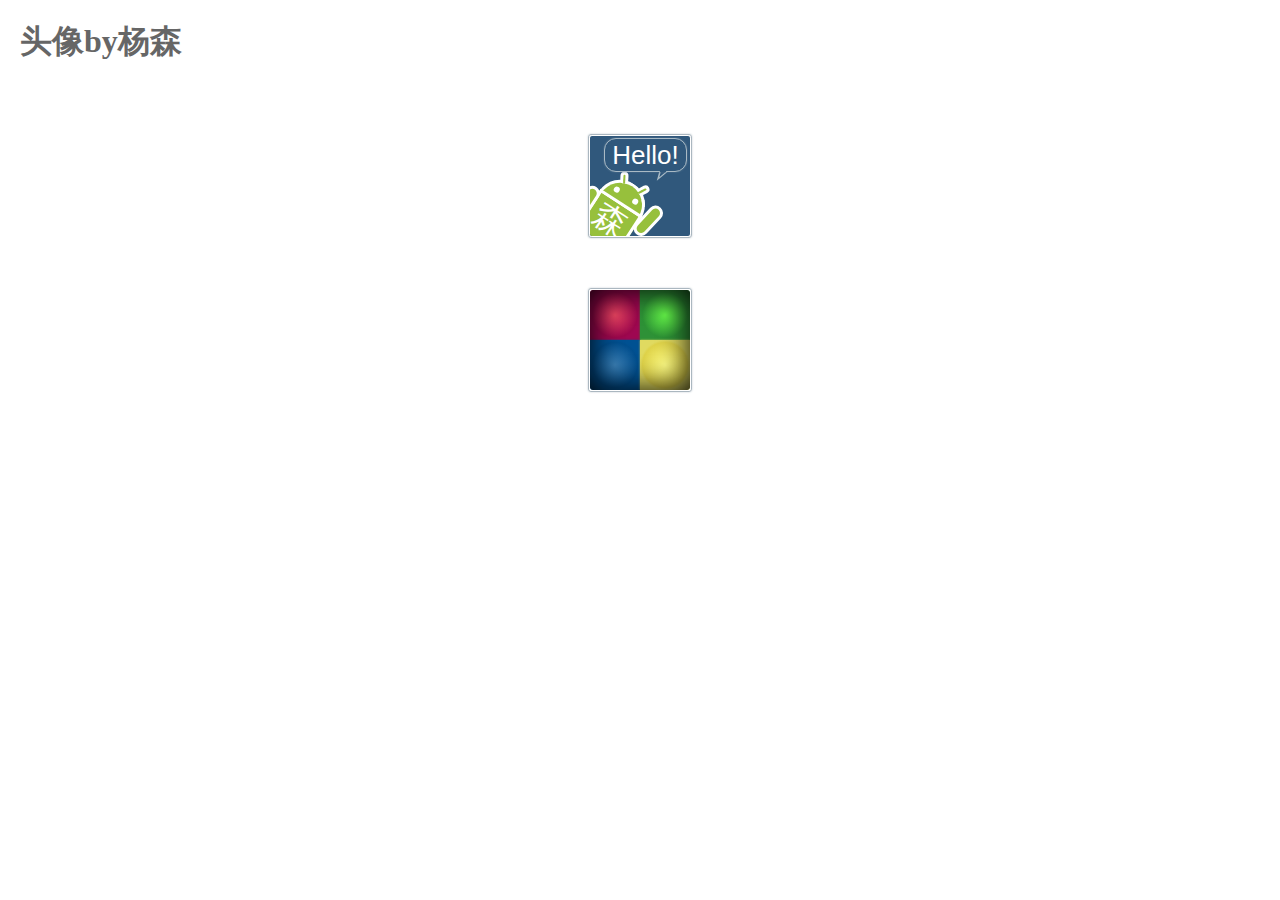
==== index.html @ 1067fcf6 "index" ====
<!DOCTYPE html PUBLIC "-//W3C//DTD XHTML 1.0 Transitional//EN" "http://www.w3.org/TR/xhtml1/DTD/xhtml1-transitional.dtd">
<html xmlns="http://www.w3.org/1999/xhtml">
<head>
<meta http-equiv="Content-Type" content="text/html; charset=utf-8" />
<title>头像</title>
<style>
*{ padding:0; margin:0;}
h2{font-family:"Microsoft YaHei"; font-size:32px; color:#666; padding:20px}
.tx_box{ height:102px; width:102px;border:1px solid #abb7c0; border-radius:3px; margin:50px auto; box-shadow:0 0 2px #bec6cc; cursor:pointer;}
.tx_box_inline_ys{ width:100px; height:100px;border:1px solid #fff; border-radius:3px; background:#30587c; position:relative; overflow:hidden}
.talk_box{ width:81px; height:32px; border:1px solid #a9bac5; top:2px; left:14px; position:absolute; box-shadow:0 0 2px #5d7c96; border-radius:12px; z-index:2; background:#30587c;}
.talk_text{ width:81px; height:32px; color:#FFF; font-family:Arial, Helvetica, sans-serif; font-size:26px; text-align:center; line-height:32px;z-index:2; overflow:hidden}
.talk_box_side{width:10px; height:20px;position: absolute;z-index: 1;top:15px;left:70px;bottom: 0;-webkit-transform: skew(-15deg,-40deg); border:2px solid #a9bac5;}
.talk_box::after {content: '';position: absolute;z-index: 1; height:1px;  width:6px;background:#30587c; left:55px; margin-top:0px;box-shadow:0 0 1px #30587c;}
.robot_box{ top:42px; left:-1px;position:absolute;-webkit-transform: rotate(33deg);}
.robot_head,.robot_body,.robot_corners,.robot_arms{ border:3px solid #fff; background:#97c03c;}
.robot_head{ width:44px; height:19px; border-radius:27px 27px 0 0; position:relative}
.robot_eyes{ width:0px; height:0px; border:3px solid #fff; border-radius:3px; position:absolute; top:8px;}
.lefe_eye{ left:8px;}
.right_eye{ left:30px}
.robot_corners{ width:2px; height:6px;border-radius:5px; position:absolute; top:-9px;}
.lefe_corners{ left:7px;-webkit-transform: rotate(-30deg);}
.right_corners{ left:30px;-webkit-transform: rotate(30deg);}
.robot_corners_side{ width:2px; height:4px; background:#97c03c; position:relative; top:5px}
.robot_body{ width:44px; height:44px; margin-top:-3px; color:#fff;font-family:"Microsoft YaHei"; font-size:32px; text-align:center; line-height:34px;}
.robot_arms{ width:9px; height:30px; position:absolute; border-radius:13px;}
.left_arm{ left:-12px; top:23px;}
.right_arm{left:50px; top:5px;-webkit-transform: rotate(10deg);}

.tx_box_inline_wz{ width:100px; height:100px;border:1px solid #fff; border-radius:3px; position:relative; overflow:hidden}
.wz_box{ width:50px; height:50px;position:absolute; }
.wz_box01{background: -webkit-radial-gradient(contain, #e84460,#9b074c 90%, #9e0751);border-radius:3px 0 0 0;box-shadow:0 0 2px #9e0751;}
.wz_box02{ left:50px;background: -webkit-radial-gradient(contain, #65f649,#2d9235 90%, #2e9137);border-radius:0 3px 0 0;box-shadow:0 0 2px #2e9137;}
.wz_box03{ top:50px;background: -webkit-radial-gradient(contain, #3a7fb5,#014e8d 90%, #005192);border-radius:0 0 0 3px;box-shadow:0 0 2px #005192;}
.wz_box04{left:50px;top:50px;background: -webkit-radial-gradient(contain, #fffd84,#ded249 90%, #e0da60);border-radius:0 0 3px 0;box-shadow:0 0 2px #e0da60;}
.bg{ width:100px; height:100px; border-radius:3px;box-shadow:inset 0 0 30px #000; position:absolute; top:0;}
</style>
</head>

<body>
<h2>头像by杨森</h2>
<div class="tx_box tx_box_ys">
	<div class="tx_box_inline_ys">
    	<div class="talk_box">
        	<div class="talk_text">Hello!</div>
        </div>
        <div class="talk_box_side"></div>   
        <div class="robot_box">
            <div class="robot_head">
                <div class="robot_eyes lefe_eye"></div>
                <div class="robot_eyes right_eye"></div>
                <div class="robot_corners lefe_corners"><div class="robot_corners_side"></div></div>
                <div class="robot_corners right_corners"><div class="robot_corners_side"></div></div>
            </div>
            <div class="robot_body">森</div>
            <div class="robot_arms left_arm"></div>
            <div class="robot_arms right_arm"></div>
        </div>              
    </div>   
</div>
<div class="tx_box tx_box_wz">
	<div class="tx_box_inline_wz">
    	<div class="wz_box wz_box01"></div>
        <div class="wz_box wz_box02"></div>
        <div class="wz_box wz_box03"></div>
        <div class="wz_box wz_box04"></div>
        <div class="bg"></div>
    </div>
    
</div>
</body>
</html>
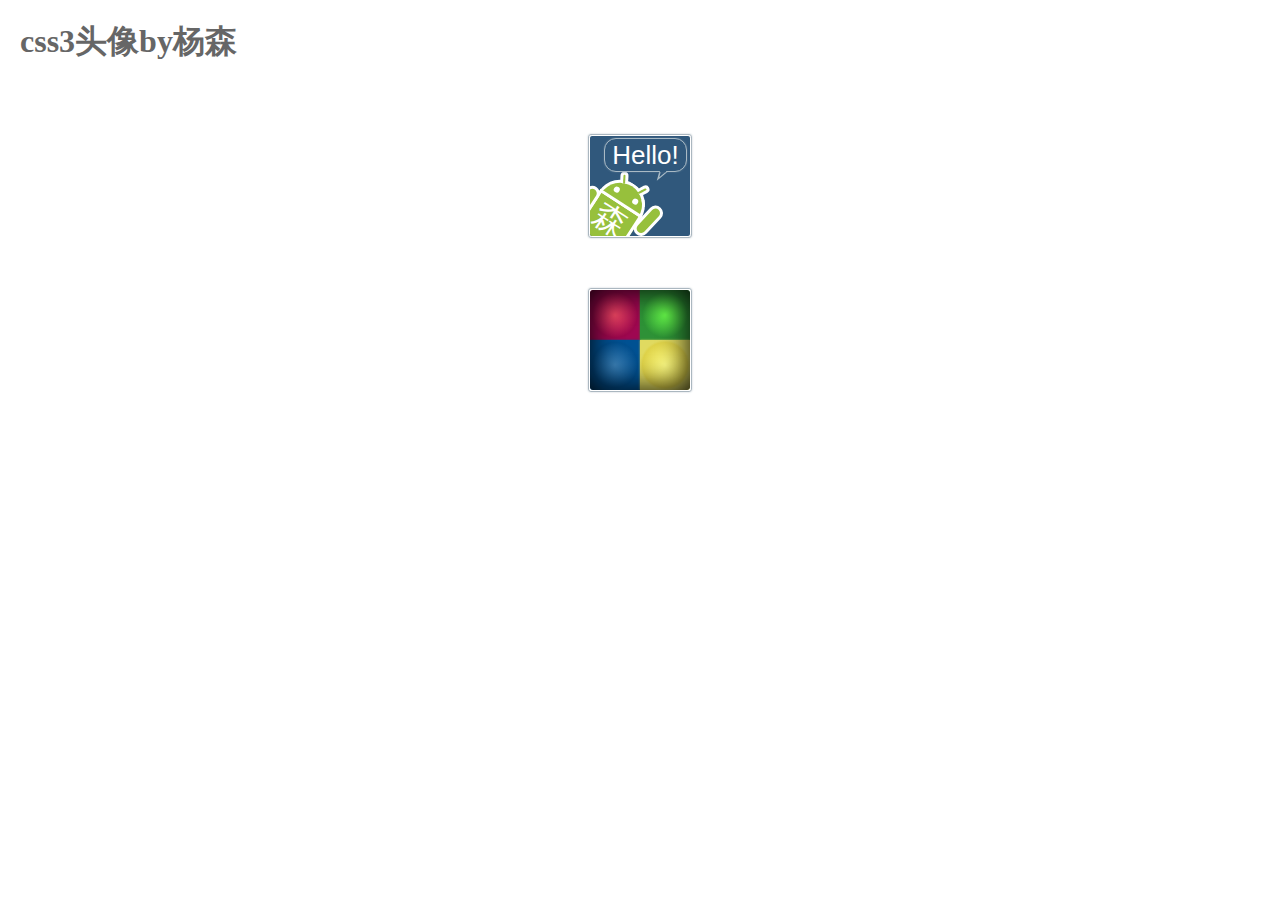
==== commit 90a77148: "test" ====
--- a/index.html
+++ b/index.html
@@ -27,6 +27,15 @@
 .left_arm{ left:-12px; top:23px;}
 .right_arm{left:50px; top:5px;-webkit-transform: rotate(10deg);}
 
+/*.tx_box_inline_ys:hover .right_arm{
+	-webkit-transition: all .2s ease-in;
+	-moz-transition: all .2s ease-in;
+	-o-transition: all .2s ease-in;
+	transition: all .2s ease-in;
+	-webkit-transform: rotate(0deg);
+}*/
+
+
 .tx_box_inline_wz{ width:100px; height:100px;border:1px solid #fff; border-radius:3px; position:relative; overflow:hidden}
 .wz_box{ width:50px; height:50px;position:absolute; }
 .wz_box01{background: -webkit-radial-gradient(contain, #e84460,#9b074c 90%, #9e0751);border-radius:3px 0 0 0;box-shadow:0 0 2px #9e0751;}
@@ -38,7 +47,7 @@
 </head>
 
 <body>
-<h2>头像by杨森</h2>
+<h2>css3头像by杨森</h2>
 <div class="tx_box tx_box_ys">
 	<div class="tx_box_inline_ys">
     	<div class="talk_box">
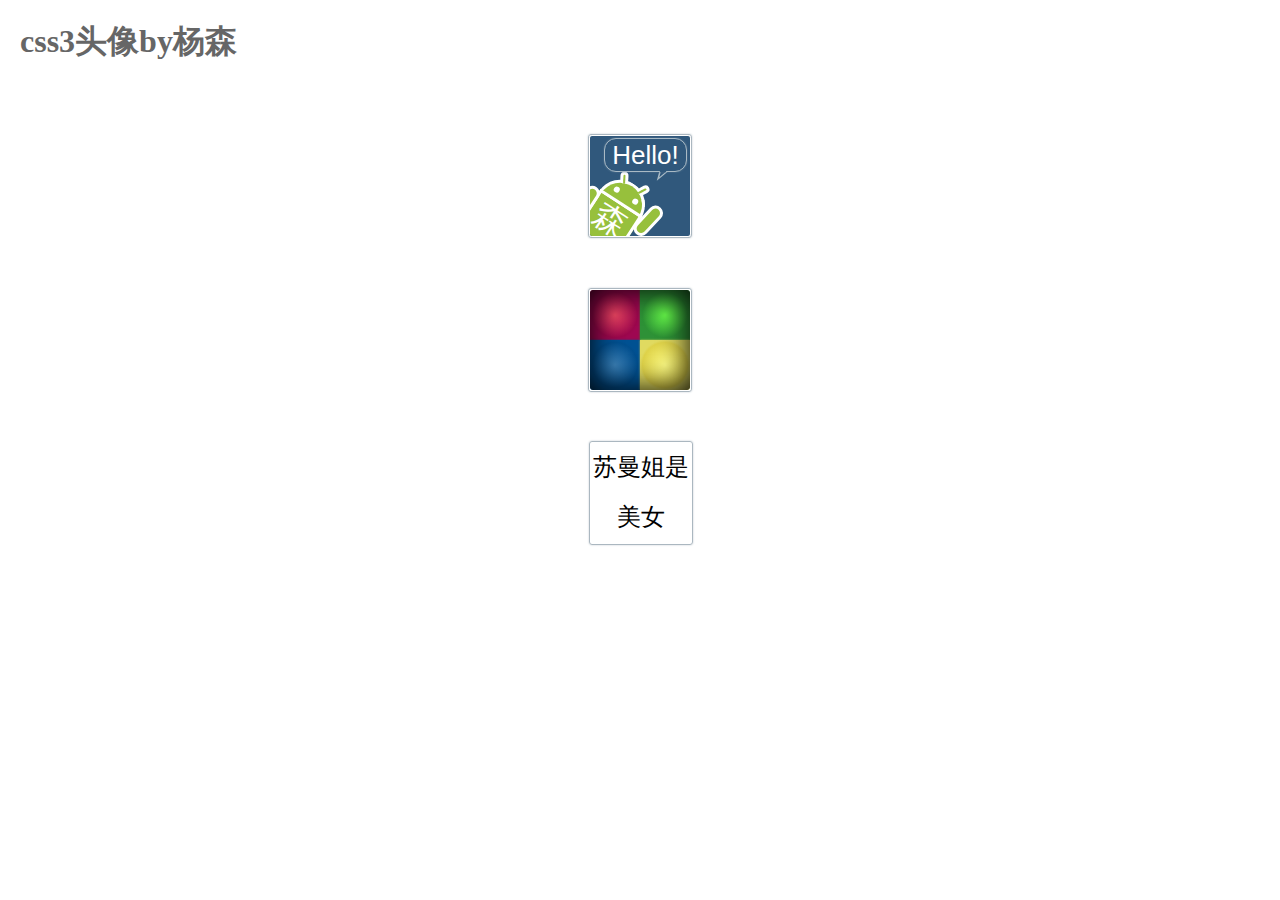
==== commit cfe0e0ac: "test1" ====
--- a/index.html
+++ b/index.html
@@ -43,6 +43,8 @@
 .wz_box03{ top:50px;background: -webkit-radial-gradient(contain, #3a7fb5,#014e8d 90%, #005192);border-radius:0 0 0 3px;box-shadow:0 0 2px #005192;}
 .wz_box04{left:50px;top:50px;background: -webkit-radial-gradient(contain, #fffd84,#ded249 90%, #e0da60);border-radius:0 0 3px 0;box-shadow:0 0 2px #e0da60;}
 .bg{ width:100px; height:100px; border-radius:3px;box-shadow:inset 0 0 30px #000; position:absolute; top:0;}
+
+.tx_box_sm{font-family:"Microsoft YaHei"; font-size:24px; line-height:50px; text-align:center}
 </style>
 </head>
 
@@ -75,7 +77,9 @@
         <div class="wz_box wz_box04"></div>
         <div class="bg"></div>
     </div>
-    
+  <div class="tx_box tx_box_sm">
+  	苏曼姐是美女
+  </div>  
 </div>
 </body>
 </html>
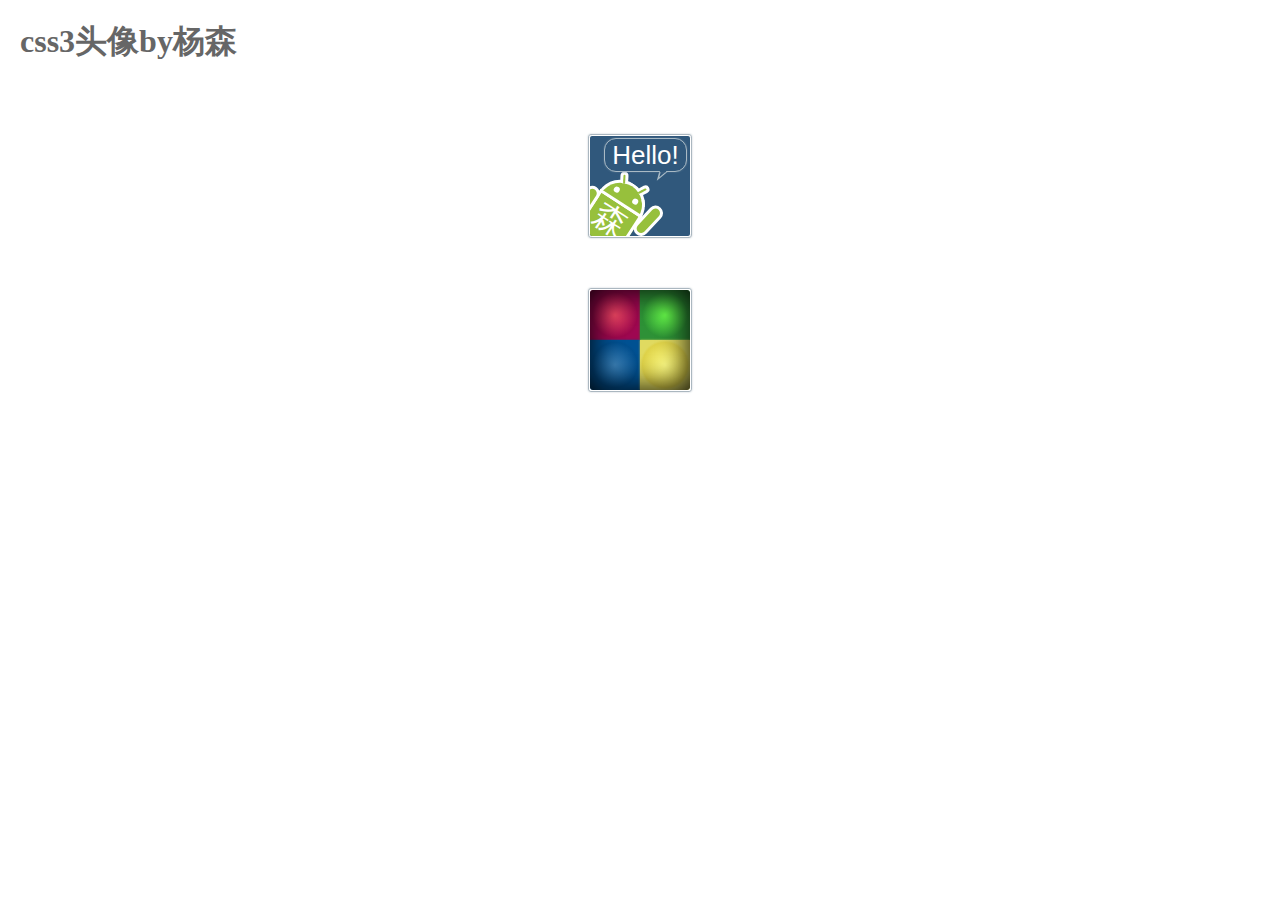
==== commit b5800643: "delete" ====
--- a/index.html
+++ b/index.html
@@ -44,7 +44,6 @@
 .wz_box04{left:50px;top:50px;background: -webkit-radial-gradient(contain, #fffd84,#ded249 90%, #e0da60);border-radius:0 0 3px 0;box-shadow:0 0 2px #e0da60;}
 .bg{ width:100px; height:100px; border-radius:3px;box-shadow:inset 0 0 30px #000; position:absolute; top:0;}
 
-.tx_box_sm{font-family:"Microsoft YaHei"; font-size:24px; line-height:50px; text-align:center}
 </style>
 </head>
 
@@ -77,9 +76,7 @@
         <div class="wz_box wz_box04"></div>
         <div class="bg"></div>
     </div>
-  <div class="tx_box tx_box_sm">
-  	苏曼姐是美女
-  </div>  
+
 </div>
 </body>
 </html>
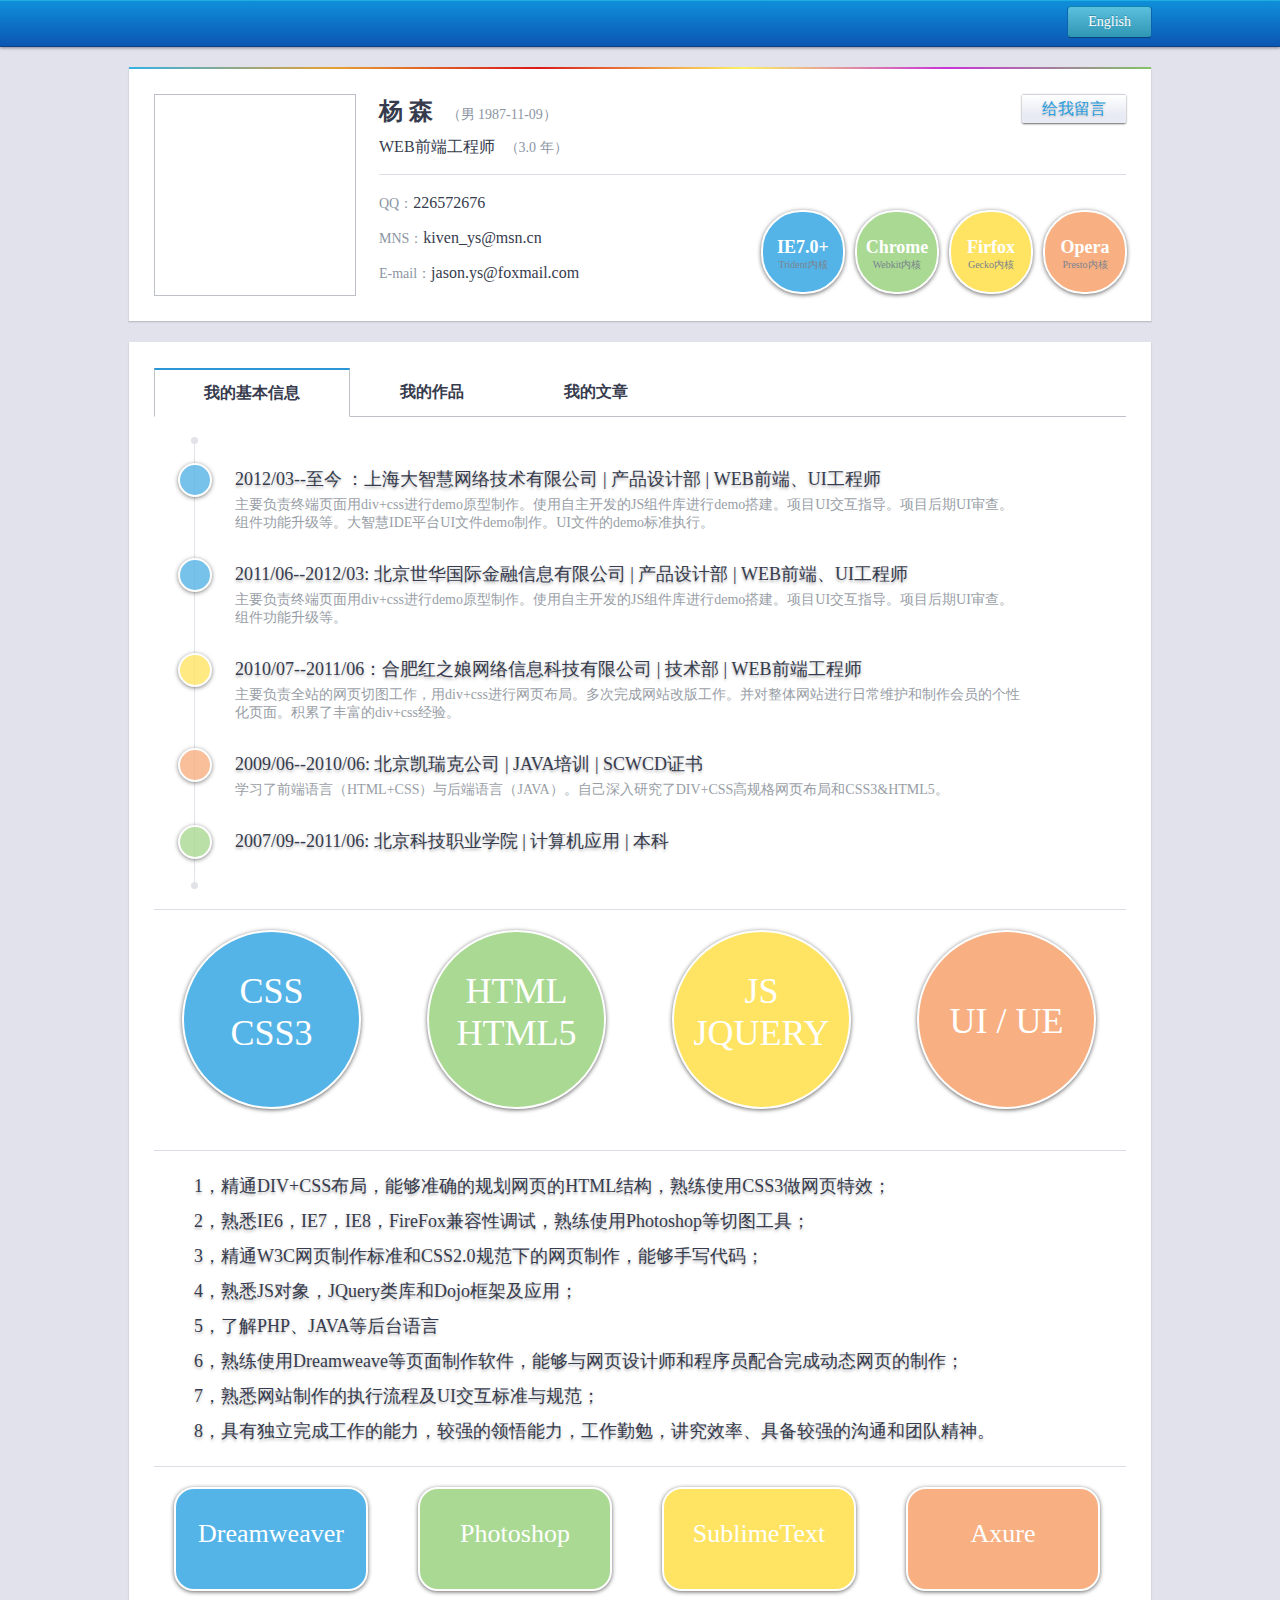
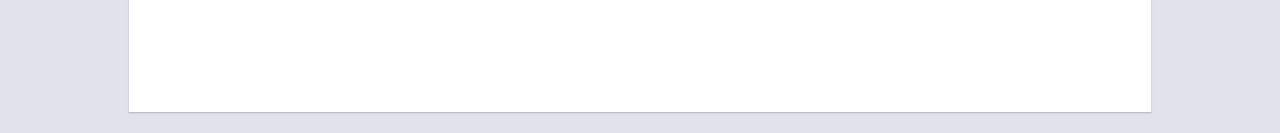
==== commit 64bd6c2c: "new index" ====
--- a/index.html
+++ b/index.html
@@ -1,82 +1,110 @@
-<!DOCTYPE html PUBLIC "-//W3C//DTD XHTML 1.0 Transitional//EN" "http://www.w3.org/TR/xhtml1/DTD/xhtml1-transitional.dtd">
-<html xmlns="http://www.w3.org/1999/xhtml">
-<head>
-<meta http-equiv="Content-Type" content="text/html; charset=utf-8" />
-<title>头像</title>
-<style>
-*{ padding:0; margin:0;}
-h2{font-family:"Microsoft YaHei"; font-size:32px; color:#666; padding:20px}
-.tx_box{ height:102px; width:102px;border:1px solid #abb7c0; border-radius:3px; margin:50px auto; box-shadow:0 0 2px #bec6cc; cursor:pointer;}
-.tx_box_inline_ys{ width:100px; height:100px;border:1px solid #fff; border-radius:3px; background:#30587c; position:relative; overflow:hidden}
-.talk_box{ width:81px; height:32px; border:1px solid #a9bac5; top:2px; left:14px; position:absolute; box-shadow:0 0 2px #5d7c96; border-radius:12px; z-index:2; background:#30587c;}
-.talk_text{ width:81px; height:32px; color:#FFF; font-family:Arial, Helvetica, sans-serif; font-size:26px; text-align:center; line-height:32px;z-index:2; overflow:hidden}
-.talk_box_side{width:10px; height:20px;position: absolute;z-index: 1;top:15px;left:70px;bottom: 0;-webkit-transform: skew(-15deg,-40deg); border:2px solid #a9bac5;}
-.talk_box::after {content: '';position: absolute;z-index: 1; height:1px;  width:6px;background:#30587c; left:55px; margin-top:0px;box-shadow:0 0 1px #30587c;}
-.robot_box{ top:42px; left:-1px;position:absolute;-webkit-transform: rotate(33deg);}
-.robot_head,.robot_body,.robot_corners,.robot_arms{ border:3px solid #fff; background:#97c03c;}
-.robot_head{ width:44px; height:19px; border-radius:27px 27px 0 0; position:relative}
-.robot_eyes{ width:0px; height:0px; border:3px solid #fff; border-radius:3px; position:absolute; top:8px;}
-.lefe_eye{ left:8px;}
-.right_eye{ left:30px}
-.robot_corners{ width:2px; height:6px;border-radius:5px; position:absolute; top:-9px;}
-.lefe_corners{ left:7px;-webkit-transform: rotate(-30deg);}
-.right_corners{ left:30px;-webkit-transform: rotate(30deg);}
-.robot_corners_side{ width:2px; height:4px; background:#97c03c; position:relative; top:5px}
-.robot_body{ width:44px; height:44px; margin-top:-3px; color:#fff;font-family:"Microsoft YaHei"; font-size:32px; text-align:center; line-height:34px;}
-.robot_arms{ width:9px; height:30px; position:absolute; border-radius:13px;}
-.left_arm{ left:-12px; top:23px;}
-.right_arm{left:50px; top:5px;-webkit-transform: rotate(10deg);}
-
-/*.tx_box_inline_ys:hover .right_arm{
-	-webkit-transition: all .2s ease-in;
-	-moz-transition: all .2s ease-in;
-	-o-transition: all .2s ease-in;
-	transition: all .2s ease-in;
-	-webkit-transform: rotate(0deg);
-}*/
-
-
-.tx_box_inline_wz{ width:100px; height:100px;border:1px solid #fff; border-radius:3px; position:relative; overflow:hidden}
-.wz_box{ width:50px; height:50px;position:absolute; }
-.wz_box01{background: -webkit-radial-gradient(contain, #e84460,#9b074c 90%, #9e0751);border-radius:3px 0 0 0;box-shadow:0 0 2px #9e0751;}
-.wz_box02{ left:50px;background: -webkit-radial-gradient(contain, #65f649,#2d9235 90%, #2e9137);border-radius:0 3px 0 0;box-shadow:0 0 2px #2e9137;}
-.wz_box03{ top:50px;background: -webkit-radial-gradient(contain, #3a7fb5,#014e8d 90%, #005192);border-radius:0 0 0 3px;box-shadow:0 0 2px #005192;}
-.wz_box04{left:50px;top:50px;background: -webkit-radial-gradient(contain, #fffd84,#ded249 90%, #e0da60);border-radius:0 0 3px 0;box-shadow:0 0 2px #e0da60;}
-.bg{ width:100px; height:100px; border-radius:3px;box-shadow:inset 0 0 30px #000; position:absolute; top:0;}
-
-</style>
-</head>
-
-<body>
-<h2>css3头像by杨森</h2>
-<div class="tx_box tx_box_ys">
-	<div class="tx_box_inline_ys">
-    	<div class="talk_box">
-        	<div class="talk_text">Hello!</div>
-        </div>
-        <div class="talk_box_side"></div>   
-        <div class="robot_box">
-            <div class="robot_head">
-                <div class="robot_eyes lefe_eye"></div>
-                <div class="robot_eyes right_eye"></div>
-                <div class="robot_corners lefe_corners"><div class="robot_corners_side"></div></div>
-                <div class="robot_corners right_corners"><div class="robot_corners_side"></div></div>
-            </div>
-            <div class="robot_body">森</div>
-            <div class="robot_arms left_arm"></div>
-            <div class="robot_arms right_arm"></div>
-        </div>              
-    </div>   
-</div>
-<div class="tx_box tx_box_wz">
-	<div class="tx_box_inline_wz">
-    	<div class="wz_box wz_box01"></div>
-        <div class="wz_box wz_box02"></div>
-        <div class="wz_box wz_box03"></div>
-        <div class="wz_box wz_box04"></div>
-        <div class="bg"></div>
-    </div>
-
-</div>
-</body>
-</html>
+<!DOCTYPE html PUBLIC "-//W3C//DTD XHTML 1.0 Transitional//EN" "http://www.w3.org/TR/xhtml1/DTD/xhtml1-transitional.dtd">
+<html xmlns="http://www.w3.org/1999/xhtml">
+<head>
+<meta http-equiv="Content-Type" content="text/html; charset=utf-8" />
+<title>个人展示页面</title>
+<script type="text/javascript" src="js/jquery.js"></script>
+<script type="text/javascript" src="js/dw_js.js"></script>
+<link rel="stylesheet" type="text/css" href="css/index.css" />
+</head>
+<body class="body">
+    <div class="topbar">
+        <div class="top_box"><botton class="top_btn">English</botton></div>
+    </div>
+    <div class="warp">
+        <div class="content">
+            <div class="color_line"></div>
+            <div class="content_box clearfix">
+                <div class="mybox"></div>
+                <div class="myinfo_box">
+                    <p class="myinfo"><b class="font_size1 font_gray1">杨 森</b> <span class="font_size3 font_gray2 margin_l10">（男 1987-11-09）</span><botton class="btn fr">给我留言</botton></p>
+                    <p class="myinfo"><span class="font_size2 font_gray1">WEB前端工程师</span><span class="font_size3 font_gray2 margin_l10">（3.0 年）</span></p>
+                    <p class="line"></p>
+                    <ul class="list_group im_group">
+                        <li class="b_blue"><b>IE7.0+</b><p>Trident内核</p></li>
+                        <li class="b_green"><b>Chrome</b><p>Webkit内核</p></li>
+                        <li class="b_yellow"><b>Firfox</b><p>Gecko内核</p></li>
+                        <li class="b_orange"><b>Opera</b><p>Presto内核</p></li>
+                    </ul>
+                    <p class="myinfo clearfix"><span class="myinfo_tag font_gray2">QQ：</span><span class="font_size2 font_gray1">226572676</span></p>
+                    <p class="myinfo clearfix"><span class="myinfo_tag font_gray2">MNS：</span><span class="font_size2 font_gray1">kiven_ys@msn.cn</span></p>
+                    <p class="myinfo clearfix"><span class="myinfo_tag font_gray2">E-mail：</span><span class="font_size2 font_gray1">jason.ys@foxmail.com</span></p>   
+                </div>
+                
+            </div>
+        </div>
+        <div class="content">
+            <div class="content_box clearfix">
+                <div class="tab_box clearfix">
+                    <ul class="tab_btn_box clearfix">
+                        <li class="tab_btn_box_item tab_btn_box_item_select" title="我的基本信息">我的基本信息</li>
+                        <li class="tab_btn_box_item" title="我的作品">我的作品</li>
+                        <li class="tab_btn_box_item" title="我的文章">我的文章</li>
+                    </ul>
+                    <div class="tab_con_box clearfix">
+                        <div class="tab_con_box_item">
+                            <ul class="time_line_box">
+                                <li>
+                                    <i class="group_item b_blue"></i>
+                                    <h2>2012/03--至今    ：上海大智慧网络技术有限公司 | 产品设计部 | WEB前端、UI工程师</h2>
+                                    <p>主要负责终端页面用div+css进行demo原型制作。使用自主开发的JS组件库进行demo搭建。项目UI交互指导。项目后期UI审查。组件功能升级等。大智慧IDE平台UI文件demo制作。UI文件的demo标准执行。</p>
+                                </li>
+                                <li>
+                                    <i class="group_item b_blue"></i>
+                                    <h2>2011/06--2012/03: 北京世华国际金融信息有限公司 | 产品设计部 | WEB前端、UI工程师</h2>
+                                    <p>主要负责终端页面用div+css进行demo原型制作。使用自主开发的JS组件库进行demo搭建。项目UI交互指导。项目后期UI审查。组件功能升级等。</p>
+                                </li>
+                                <li>
+                                    <i class="group_item b_yellow"></i>
+                                    <h2>2010/07--2011/06：合肥红之娘网络信息科技有限公司 | 技术部 | WEB前端工程师</h2>
+                                    <p>主要负责全站的网页切图工作，用div+css进行网页布局。多次完成网站改版工作。并对整体网站进行日常维护和制作会员的个性化页面。积累了丰富的div+css经验。</p>
+                                </li>
+                                <li>
+                                    <i class="group_item b_orange"></i>
+                                    <h2>2009/06--2010/06: 北京凯瑞克公司 | JAVA培训 | SCWCD证书</h2>
+                                    <p>学习了前端语言（HTML+CSS）与后端语言（JAVA）。自己深入研究了DIV+CSS高规格网页布局和CSS3&HTML5。</p>
+                                </li>
+                                <li>
+                                    <i class="group_item b_green"></i>
+                                    <h2>2007/09--2011/06: 北京科技职业学院 | 计算机应用 | 本科</h2>
+                                </li>
+                            </ul>
+                            <p class="line margin_tb20"></p>
+                            <div>
+                                <ul class="list_group mc_group clearfix">
+                                    <li class="b_blue"><p>CSS<br/>CSS3</p></li>
+                                    <li class="b_green"><p>HTML<br/>HTML5</p></li>
+                                    <li class="b_yellow"><p>JS<br/>JQUERY</p></li>
+                                    <li class="b_orange"><p class="d_t">UI / UE</p></li>
+                                </ul>
+                            </div>
+                            <p class="line margin_tb20"></p>
+                            <ul class="info_list">
+                                <li>1，精通DIV+CSS布局，能够准确的规划网页的HTML结构，熟练使用CSS3做网页特效；</li>
+                                <li>2，熟悉IE6，IE7，IE8，FireFox兼容性调试，熟练使用Photoshop等切图工具；</li>
+                                <li>3，精通W3C网页制作标准和CSS2.0规范下的网页制作，能够手写代码；</li>
+                                <li>4，熟悉JS对象，JQuery类库和Dojo框架及应用；</li>
+                                <li>5，了解PHP、JAVA等后台语言</li>
+                                <li>6，熟练使用Dreamweave等页面制作软件，能够与网页设计师和程序员配合完成动态网页的制作；</li>
+                                <li>7，熟悉网站制作的执行流程及UI交互标准与规范；</li>
+                                <li>8，具有独立完成工作的能力，较强的领悟能力，工作勤勉，讲究效率、具备较强的沟通和团队精神。</li>                                <li></li>
+                            </ul>
+                            <p class="line margin_tb20"></p>
+                            <div>
+                                <ul class="list_group tool_group clearfix">
+                                    <li class="b_blue"><p>Dreamweaver</p></li>
+                                    <li class="b_green"><p>Photoshop</p></li>
+                                    <li class="b_yellow"><p>SublimeText</p></li>
+                                    <li class="b_orange"><p>Axure</p></li>
+                                </ul>
+                            </div>
+                        </div>
+                        <div class="tab_con_box_item"></div>
+                        <div class="tab_con_box_item"></div>
+                    </div>
+                </div>
+            </div>
+        </div>
+    </div>
+</body>
+</html>--- a/css/index.css
+++ b/css/index.css
@@ -0,0 +1,188 @@
+@charset "utf-8";
+/* CSS Document */
+/*common*/
+*{margin:0;padding:0;outline: none;}
+body,img,ul,li,a,dl,dd,p{border:none;list-style:none;text-decoration:none;}	
+.clear{clear:both;width:0px;height:0px;overflow:hidden;line-height:0px;font:0px;}
+body{ background:#e2e2ec; font-family:"Microsoft YaHei";font-size: 14px;}
+.warp,.foot_box{ width:960px; margin:0 auto;}
+.font_gray1{color: #363b4d}
+.font_gray2{color: #8b95a2}
+.font_size1{font-size: 24px;}
+.font_size2{font-size: 16px;}
+.font_size3{font-size: 14px;}
+.margin_l10{margin-left:10px;}
+.line.margin_tb20{margin:20px 0}
+.clearfix:after {content: " ";display: block;height: 0;width:0;font-size:0;clear: both;}
+.clearfix {zoom: 1;}
+.fl{float: left;}
+.fr{float: right;}
+/*top*/
+.topbar{
+	height:45px;
+	border-top: 1px solid #1eace1;
+	border-bottom: 1px solid #0d4283;
+	background-image:-webkit-gradient(linear,0% 0%, 0% 100%, from(#0F8FD9), to(#0c56b3));
+	background-image:-moz-gradient(linear,0% 0%, 0% 100%, from(#0F8FD9), to(#0c56b3));
+	background-image:-o-gradient(linear,0% 0%, 0% 100%, from(#0F8FD9), to(#0c56b3));
+	background-image:-ms-gradient(linear,0% 0%, 0% 100%, from(#0F8FD9), to(#0c56b3));
+	box-shadow: 0 1px 3px #818195;
+}
+.top_box{
+	height: 45px;
+	width: 1024px;
+	margin: 0 auto;
+	position: relative;
+}
+.top_btn{	
+	border: 1px solid #BBB;
+	border-bottom-color: #A2A2A2;
+	-webkit-border-radius: 4px;
+	-moz-border-radius: 4px;
+	border-radius: 4px;
+	text-shadow: 0 -1px 0 rgba(0, 0, 0, 0.25);
+	background-color: #49AFCD;
+	background-image: -moz-linear-gradient(top,#5BC0DE,#2F96B4);
+	background-image: -webkit-gradient(linear,0 0,0 100%,from(#5BC0DE),to(#2F96B4));
+	background-image: -webkit-linear-gradient(top,#5BC0DE,#2F96B4);
+	background-image: -o-linear-gradient(top,#5BC0DE,#2F96B4);
+	background-image: linear-gradient(to bottom,#5BC0DE,#2F96B4);
+	background-repeat: repeat-x;
+	border-color: #0d88a9 #0c64b0 #09417e;
+	filter: progid:DXImageTransform.Microsoft.gradient(startColorstr='#FF5BC0de',endColorstr='#FF2F96b4',GradientType=0);
+	filter: progid:DXImageTransform.Microsoft.gradient(enabled=false);
+	height: 30px;
+	line-height: 30px;
+	padding: 0 20px;
+	position: absolute;
+	right: 0px;
+	top: 5px;
+	color: #fff;
+	cursor: pointer;
+}
+.top_btn:hover{
+	background-color: #2F96B4;
+	background-position: 0 -15px;
+	-webkit-transition: background-position .1s linear;
+	-moz-transition: background-position .1s linear;
+	-o-transition: background-position .1s linear;
+	transition: background-position .1s linear;
+}
+.top_btn:active{
+	background-image:none;
+	outline:0;
+	-webkit-box-shadow:inset 0 1px 3px rgba(0,0,0,0.15),0 1px 2px rgba(0,0,0,0.05);
+	-moz-box-shadow:inset 0 1px 3px rgba(0,0,0,0.15),0 1px 2px rgba(0,0,0,0.05);
+	-o-box-shadow:inset 0 1px 3px rgba(0,0,0,0.15),0 1px 2px rgba(0,0,0,0.05);
+	-ms-box-shadow:inset 0 1px 3px rgba(0,0,0,0.15),0 1px 2px rgba(0,0,0,0.05);
+	box-shadow:inset 0 1px 3px rgba(0,0,0,0.15),0 1px 2px rgba(0,0,0,0.05);
+	border-color: #0d88a9 #0c64b0 #09417e;
+}
+
+/*warp*/
+.warp{width: 1024px;margin:20px auto;}
+.warp .content{background: #fff;width: 1022px;border-width:1px;border-style:solid;border-color:#bec0c9 #d6d7e0;border-top: none;box-shadow: 0 1px 1px #d6d7e0;margin-top: 20px}
+.warp .content .content_box{width: 972px;padding: 25px;}
+.color_line{
+	width: 1022px;
+	height: 2px;
+	font-size: 0px;
+	background-image:-webkit-gradient(linear,0% 0%, 100% 100%, from(#34B1E5), to(#84C366), color-stop(0.2,#E5A034),color-stop(0.4,#DB1919),color-stop(0.6,#FCF164),color-stop(0.8,#C834D9));
+	background-image:-moz-gradient(linear,0% 0%, 100% 100%, from(#34B1E5), to(#84C366), color-stop(0.2,#E5A034),color-stop(0.4,#DB1919),color-stop(0.6,#FCF164),color-stop(0.8,#C834D9));
+	background-image:-o-gradient(linear,0% 0%, 100% 100%, from(#34B1E5), to(#84C366), color-stop(0.2,#E5A034),color-stop(0.4,#DB1919),color-stop(0.6,#FCF164),color-stop(0.8,#C834D9));
+	background-image:-ms-gradient(linear,0% 0%, 100% 100%, from(#34B1E5), to(#84C366), color-stop(0.2,#E5A034),color-stop(0.4,#DB1919),color-stop(0.6,#FCF164),color-stop(0.8,#C834D9));
+	background-image: linear-gradient(linear,0% 0%, 100% 100%, from(#34B1E5), to(#84C366), color-stop(0.2,#E5A034),color-stop(0.4,#DB1919),color-stop(0.6,#FCF164),color-stop(0.8,#C834D9));
+}
+.line{height: 1px;font-size: 0px;background: #dddde5;margin: 10px 0;}
+.myinfo{line-height: 35px;height: 35px;}
+.mybox{border:1px solid #bec0c9;float:left;width:200px;height:200px}
+.myinfo_box{margin-left:225px;}
+
+/*tab*/
+.tab_box{width: 972px;}
+.tab_btn_box{border-bottom: 1px solid #bec0c9;width:100%;}
+.tab_btn_box_item{padding:2px 50px 0;height:46px;line-height:46px;font-size: 16px;font-weight: 700;color: #363b4d;position: relative;float:left;cursor: pointer;}
+.tab_btn_box_item_select{border-top: 2px solid #2c96d6;padding:0 49px;border-bottom: 1px solid #fff;border-right: 1px solid #bec0c9;border-left: 1px solid #bec0c9;top:1px;line-height:45px;cursor: default;}
+.tab_con_box{padding-top: 10px;width:100%;}
+
+/*button*/
+.btn{padding: 6px 20px;
+	border-top: 1px solid  rgba(0,0,0,0.1);
+	background-image:-webkit-gradient(linear,0% 0%, 0% 100%, from(#ffffff), to(#e8ebf4), color-stop(0.7,#e8ebf4));
+	background-image:-moz-gradient(linear,0% 0%, 0% 100%, from(#ffffff), to(#e8ebf4), color-stop(0.7,#e8ebf4));
+	background-image:-o-gradient(linear,0% 0%, 0% 100%, from(#ffffff), to(#e8ebf4), color-stop(0.7,#e8ebf4));
+	background-image:-ms-gradient(linear,0% 0%, 0% 100%, from(#ffffff), to(#e8ebf4), color-stop(0.7,#e8ebf4));
+	-webkit-box-shadow:0 1px 2px rgba(0,0,0,0.6);
+	-moz-box-shadow:0 1px 2px rgba(0,0,0,0.6);
+	-o-box-shadow:0 1px 2px rgba(0,0,0,0.6);
+	-ms-box-shadow:0 1px 2px rgba(0,0,0,0.6);
+	box-shadow:0 1px 2px rgba(0,0,0,0.6);
+	text-shadow: 0 1px 2px #bcbbbb;
+	font-size: 16px;
+	line-height: 16px;
+	border-radius: 2px;
+	color: #299de0;
+	cursor: pointer;
+}
+.btn:hover{
+	background-image:-webkit-gradient(linear,0% 0%, 0% 100%, from(#ffffff), to(#e8ebf4), color-stop(0.4,#ffffff));
+	background-image:-moz-gradient(linear,0% 0%, 0% 100%, from(#ffffff), to(#e8ebf4), color-stop(0.4,#ffffff));
+	background-image:-o-gradient(linear,0% 0%, 0% 100%, from(#ffffff), to(#e8ebf4), color-stop(0.4,#ffffff));
+	background-image:-ms-gradient(linear,0% 0%, 0% 100%, from(#ffffff), to(#e8ebf4), color-stop(0.4,#ffffff));
+	-webkit-box-shadow:0 1px 2px rgba(0,0,0,0.6);
+	-moz-box-shadow:0 1px 2px rgba(0,0,0,0.6);
+	-o-box-shadow:0 1px 2px rgba(0,0,0,0.6);
+	-ms-box-shadow:0 1px 2px rgba(0,0,0,0.6);
+	box-shadow:0 1px 2px rgba(0,0,0,0.6);
+	text-shadow: 0 1px 2px rgba(0,0,0,0.4);
+}
+.btn:active{
+	-webkit-box-shadow:0 1px 2px rgba(0,0,0,0.6),inset 0 -1px 2px rgba(0,0,0,0.6);
+	-moz-box-shadow:0 1px 2px rgba(0,0,0,0.6);
+	-o-box-shadow:0 1px 2px rgba(0,0,0,0.6);
+	-ms-box-shadow:0 1px 2px rgba(0,0,0,0.6);
+	box-shadow:0 1px 2px rgba(0,0,0,0.4),inset 0 1px 1px rgba(0,0,0,0.1);
+	text-shadow: 0 1px 2px rgba(0,0,0,0.2);
+}
+
+/*list group*/
+.list_group{}
+.list_group li,.group_item{border: 2px solid #fff;box-shadow: 0 1px 4px rgba(0,0,0,.6);color: #ffffff;text-align: center;cursor: default;}
+.b_blue{background: #55b4e7;}
+.b_green{background: #a9d992;}
+.b_yellow{background: #ffe463;}
+.b_orange{background: #f8b083;}
+
+.list_group li:hover,.group_item:hover{box-shadow: 0 2px 6px rgba(0,0,0,.7);}
+
+.im_group{position: relative;width: 395px;height: 100px;float: right;top:25px;right: -20px}
+.im_group li{width: 80px;height: 80px;border-radius: 40px;font-size: 18px;float: left;margin-left: 10px;}
+.im_group li b{margin-top:25px;display: block;}
+.im_group li p{font-size: 10px;color:#7a838e;}
+
+.mc_group,.tool_group{position: relative;width: 950px;height: 200px;padding: 0 20px;}
+.mc_group li{width: 175px;height: 175px;border-radius: 175px;font-size: 36px;float: left;margin-left: 66px;}
+.mc_group li:first-child{margin-left:8px;}
+.mc_group li p{margin-top: 38px}
+.mc_group li p.d_t{margin-top: 68px}
+
+.tool_group li{width: 190px; height: 100px;border-radius: 20px;font-size: 26px;float: left;margin-left: 50px;}
+.tool_group li:first-child{margin-left:0px;}
+.tool_group li p{margin-top:30px}
+
+/*time line*/
+.time_line_box{border-left: 1px solid #e2e2e9;margin:10px 100px 10px 40px;padding: 30px 0 1px;position: relative;}
+.time_line_box:after,.time_line_box:before{content: " ";position: absolute;left:-4px;width: 7px;height: 7px;border-radius: 5px;background: #e2e2e9;}
+.time_line_box:before{top:-0px;}
+.time_line_box:after{bottom:-0px;}
+.time_line_box li{padding-left:40px;margin-bottom:15px;cursor: default;padding-bottom:15px;}
+.time_line_box .group_item{display:block;width:30px;height: 30px;border-radius: 17px;margin-left: -57px;margin-top:-4px;position: relative;float: left;opacity: .8}
+.time_line_box li:hover .group_item{opacity: 1;box-shadow: 0 2px 6px rgba(0,0,0,.7);}
+.time_line_box li:hover p{opacity: 1;}
+h2,.info_list li{font-size: 18px;line-height: 24px;text-shadow:0 2px 3px #b6b6b6;margin-bottom: 5px;font-weight: 400;color: #363b4d;}
+.time_line_box p{font-size: 14px;color: #6d757f;line-height: 18px;opacity: .7}
+
+/*my info list*/
+.info_list{padding-left: 40px}
+.info_list li{line-height: 30px}
+
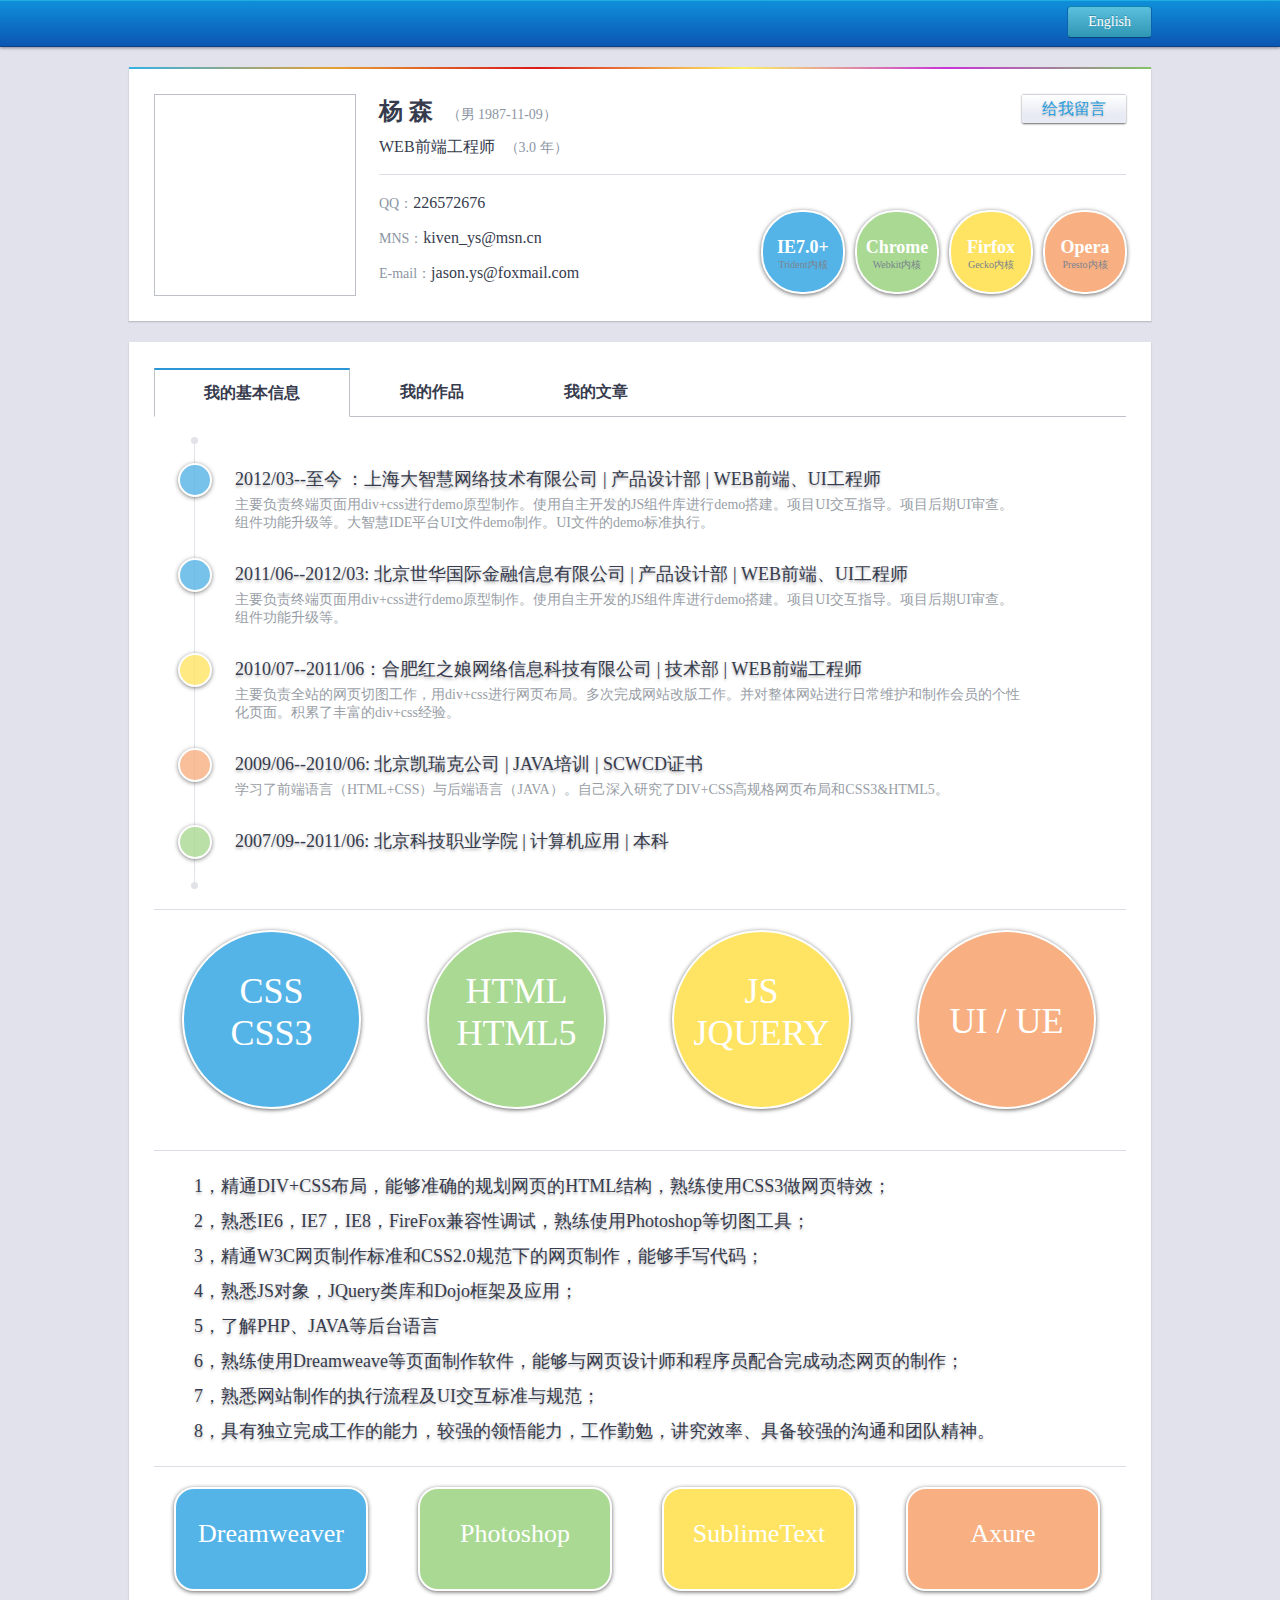
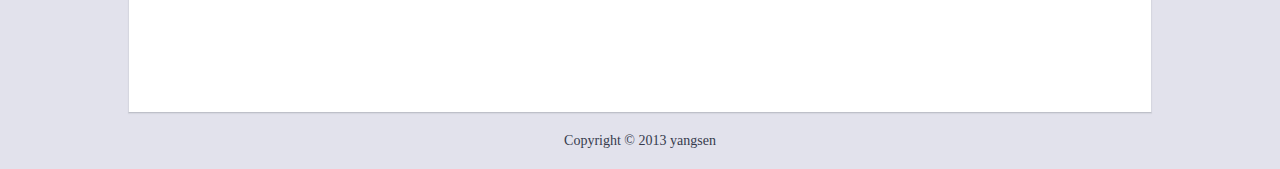
==== commit 8bc90853: "copyright" ====
--- a/index.html
+++ b/index.html
@@ -106,5 +106,6 @@
             </div>
         </div>
     </div>
+    <p class="copyright font_gray1">Copyright © 2013 yangsen</p>
 </body>
 </html>--- a/css/index.css
+++ b/css/index.css
@@ -186,3 +186,5 @@
 .info_list{padding-left: 40px}
 .info_list li{line-height: 30px}
 
+/*Copyright*/
+.copyright{padding:0 0 20px;text-align: center;}